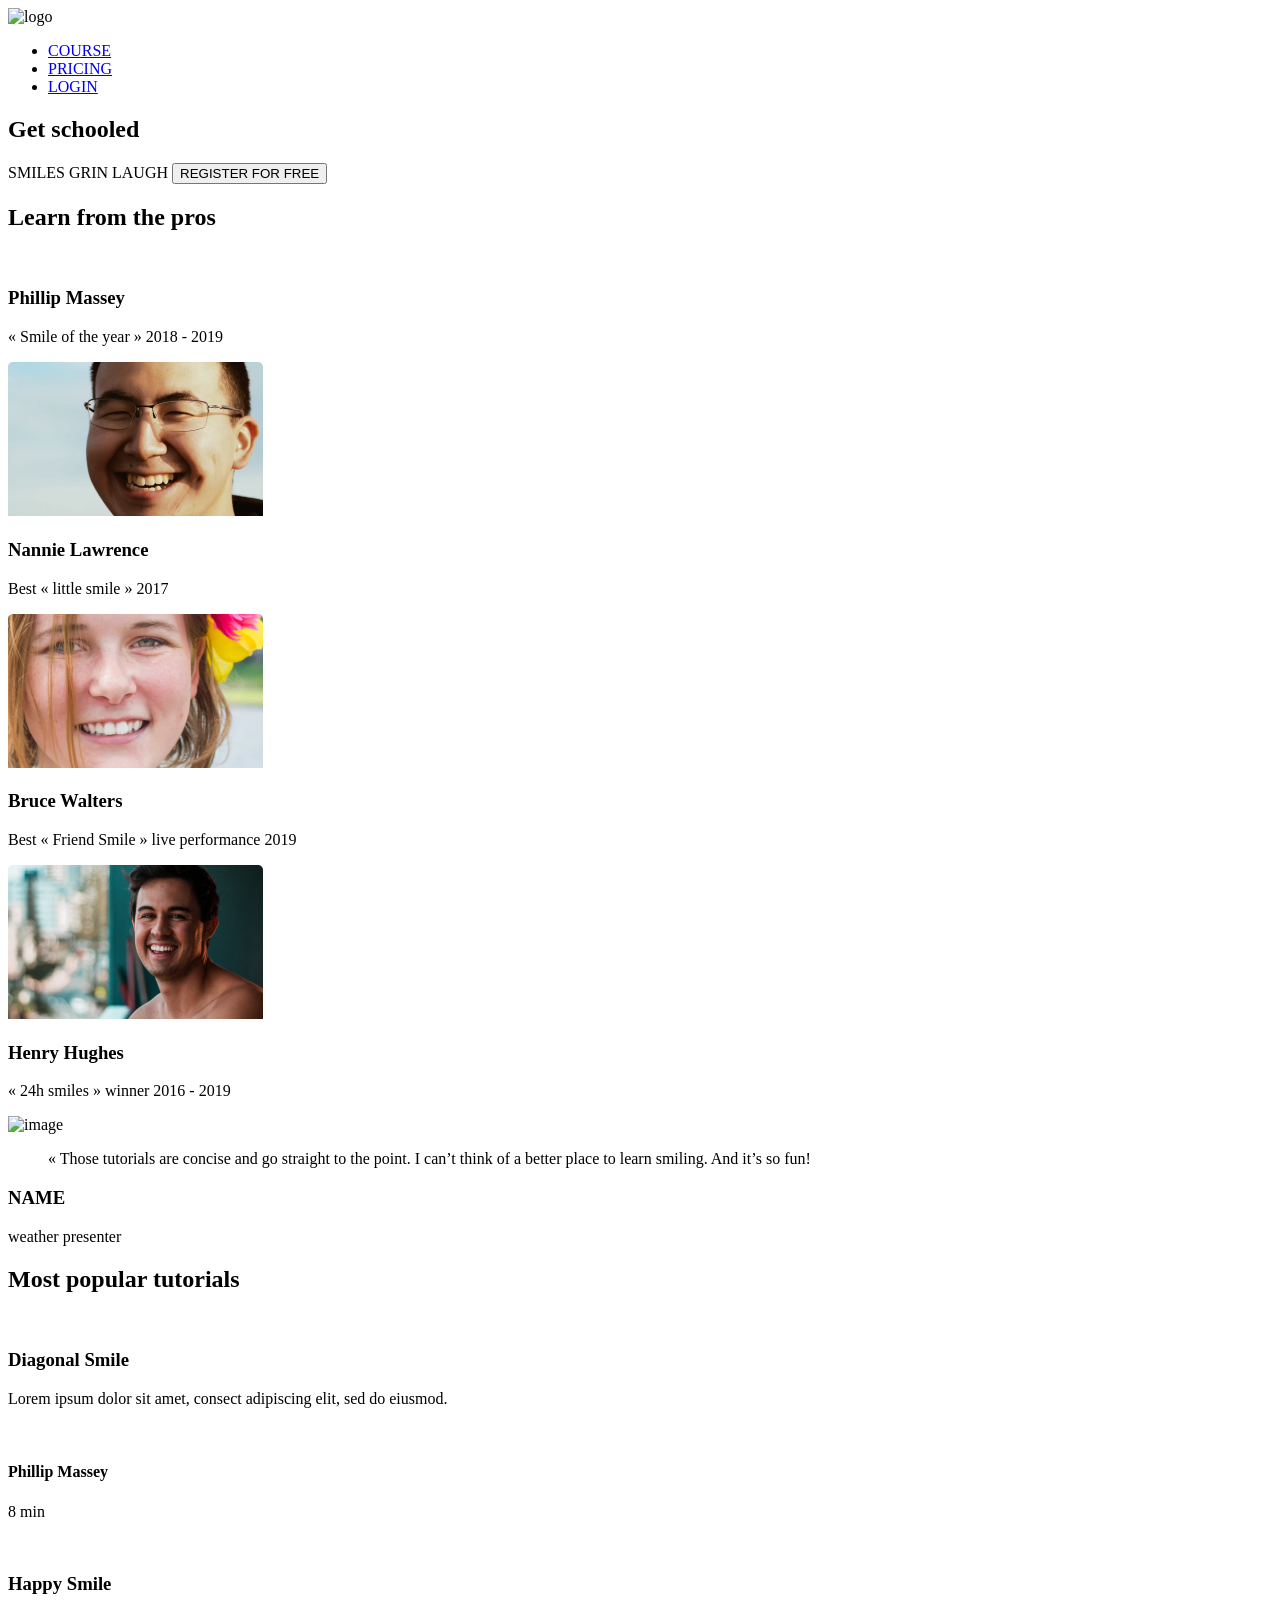
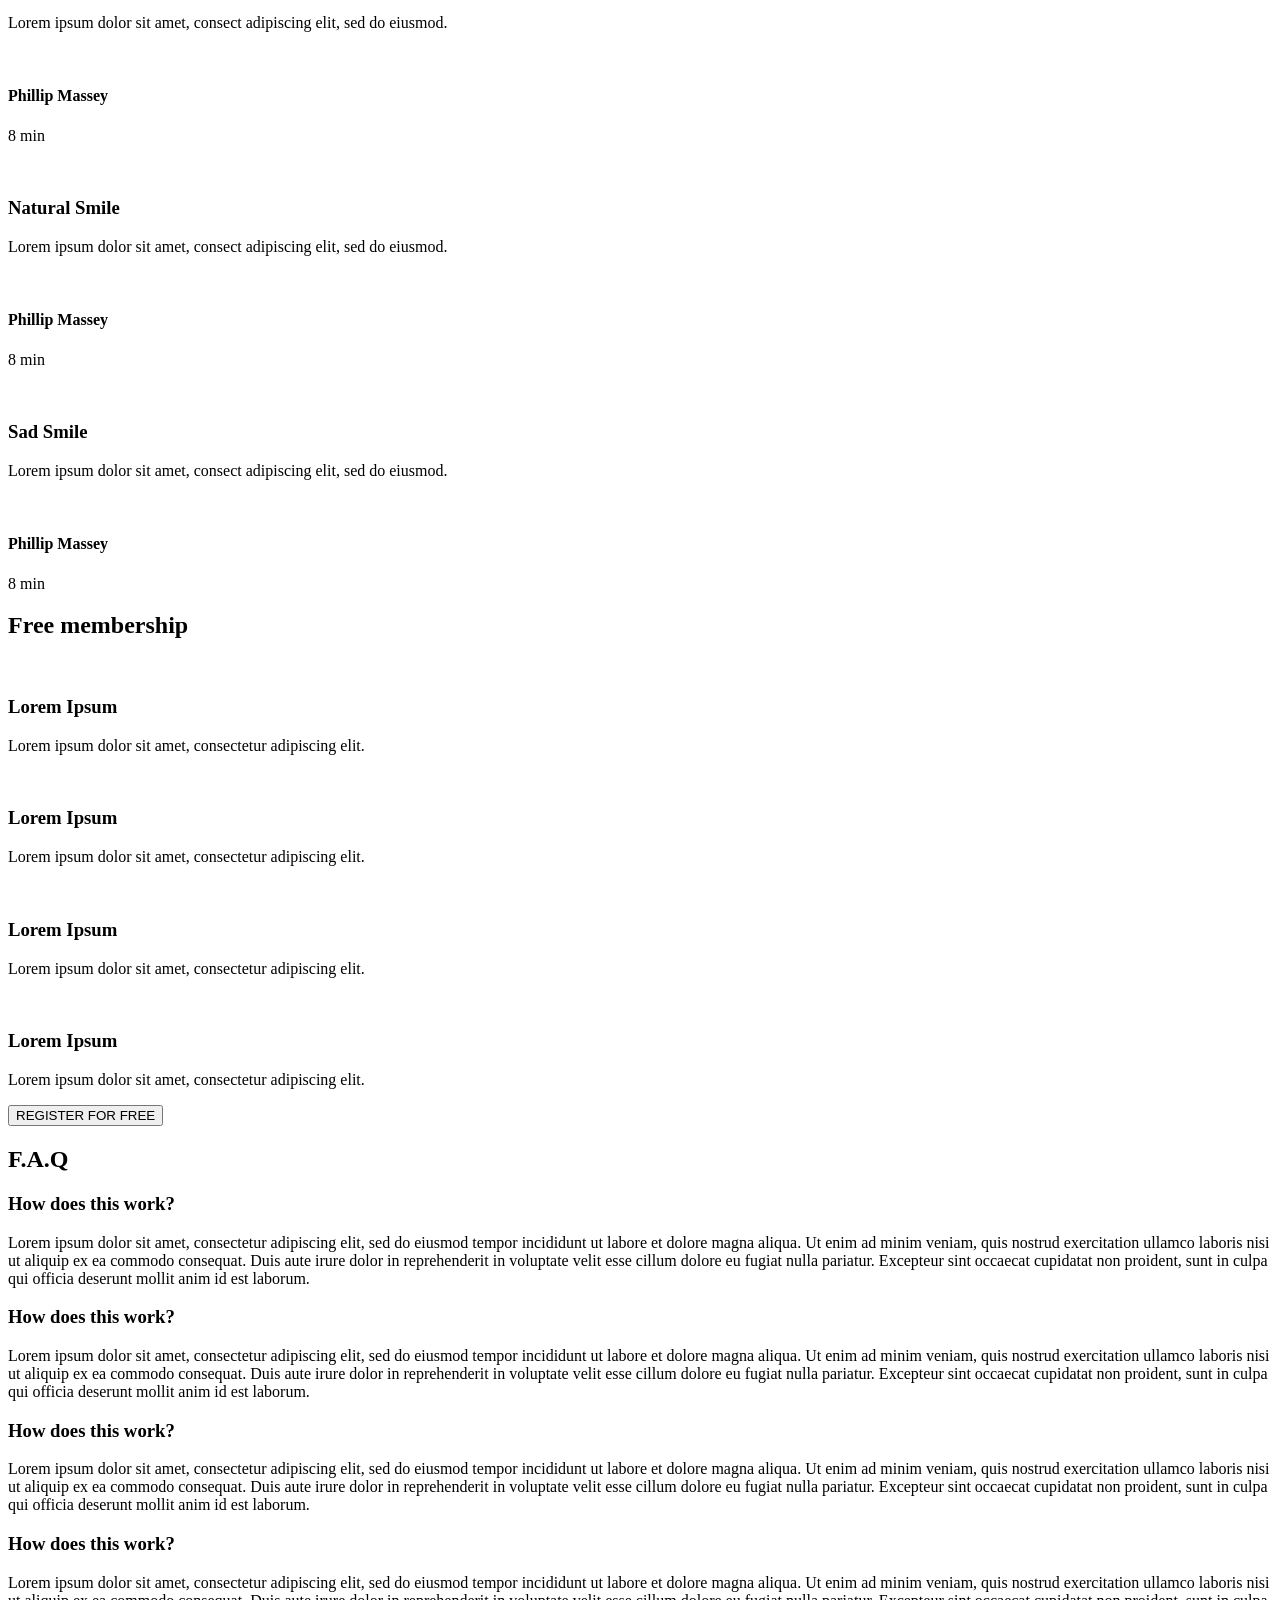
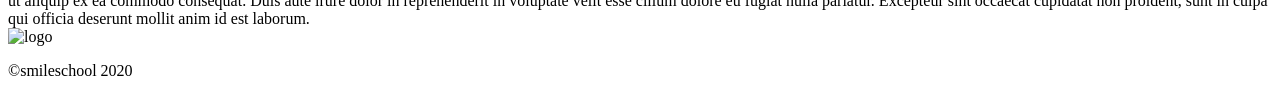
==== css_advanced/index.html @ ec04af2f "Added index.html, images, and READ.md" ====
<!DOCTYPE html>
<html lang="en">

<head>
    <meta charset="UTF-8">
    <meta name="viewport" content="width=device-width, initial-scale=1.0">
    <script src="https://kit.fontawesome.com/4a2b055604.js" crossorigin="anonymous"></script>
    <title>Document</title>
</head>

<body>
    <header>
        <nav>
            <img src="https://fakeimg.pl/250x250?text=Sample+Logo" alt="logo">

            <ul>
                <li><a href="#">COURSE</a></li>
                <li><a href="#">PRICING</a></li>
                <li><a href="#">LOGIN</a></li>
            </ul>
        </nav>

    </header>
    <main>
        <section>
            <div>
                <h1>Get schooled</h1>
                <span>SMILES</span>
                <span>GRIN</span>
                <span>LAUGH</span>
                <button>REGISTER FOR FREE</button>
            </div>
            <div>
                <h2>Learn from the pros</h2>
                <div>
                    <div>
                        <img src="./images/1 (3).png" alt="">
                        <h3>Phillip Massey</h3>
                        <p>« Smile of the year » 2018 - 2019</p>
                    </div>
                    <div>
                        <img src="./images/6.png" alt="">
                        <h3>Nannie Lawrence</h3>
                        <p>Best « little smile » 2017</p>
                    </div>
                    <div>
                        <img src="./images/7.png" alt="">
                        <h3>Bruce Walters</h3>
                        <p>Best « Friend Smile » live performance 2019</p>
                    </div>
                    <div>
                        <img src="./images/8.png" alt="">
                        <h3>Henry Hughes</h3>
                        <p>« 24h smiles » winner 2016 - 2019</p>
                    </div>
                </div>
            </div>
        </section>
        <section>
            <div>
                <img src="./images/Bitmap.png" alt="image">
            </div>
            <div>
                <blockquote>« Those tutorials are concise and go straight to the point. I can’t think of a better place
                    to learn smiling. And it’s so fun!</blockquote>
                <h3>NAME</h3>
                <P>weather presenter</P>
            </div>
        </section>
        <section>
            <h2>Most popular tutorials</h2>
            <div>
                <img src="./images/Bitmap (1).png" alt="">
                <h3>Diagonal Smile</h3>
                <p>Lorem ipsum dolor sit amet, consect adipiscing elit, sed do eiusmod.</p>
                <div>
                    <img src="./images/1 (3).png" alt="">
                    <h4>Phillip Massey</h4>
                </div>
                <div>
                    <div><i class="fa-solid fa-star"></i></div>
                    <div><i class="fa-solid fa-star"></i></div>
                    <div><i class="fa-solid fa-star"></i></div>
                    <div><i class="fa-solid fa-star"></i></div>
                    <div><i class="fa-solid fa-star"></i></div>
                </div>
                <p>8 min</p>
            </div>
            <div>
                <img src="./images/Bitmap (4).png" alt="">
                <h3>Happy Smile</h3>
                <p>Lorem ipsum dolor sit amet, consect adipiscing elit, sed do eiusmod.</p>
                <div>
                    <img src="./images/1 (3).png" alt="">
                    <h4>Phillip Massey</h4>
                </div>
                <div>
                    <div><i class="fa-solid fa-star"></i></div>
                    <div><i class="fa-solid fa-star"></i></div>
                    <div><i class="fa-solid fa-star"></i></div>
                    <div><i class="fa-solid fa-star"></i></div>
                    <div><i class="fa-solid fa-star"></i></div>
                </div>
                <p>8 min</p>
            </div>
            <div>
                <img src="./images/Bitmap (3).png" alt="">
                <h3>Natural Smile</h3>
                <p>Lorem ipsum dolor sit amet, consect adipiscing elit, sed do eiusmod.</p>
                <div>
                    <img src="./images/1 (3).png" alt="">
                    <h4>Phillip Massey</h4>
                </div>
                <div>
                    <div><i class="fa-solid fa-star"></i></div>
                    <div><i class="fa-solid fa-star"></i></div>
                    <div><i class="fa-solid fa-star"></i></div>
                    <div><i class="fa-solid fa-star"></i></div>
                    <div><i class="fa-solid fa-star"></i></div>
                </div>
                <p>8 min</p>
            </div>
            <div>
                <img src="./images/Bitmap (2).png" alt="">
                <h3>Sad Smile</h3>
                <p>Lorem ipsum dolor sit amet, consect adipiscing elit, sed do eiusmod.</p>
                <div>
                    <img src="./images/1 (3).png" alt="">
                    <h4>Phillip Massey</h4>
                </div>
                <div>
                    <div><i class="fa-solid fa-star"></i></div>
                    <div><i class="fa-solid fa-star"></i></div>
                    <div><i class="fa-solid fa-star"></i></div>
                    <div><i class="fa-solid fa-star"></i></div>
                    <div><i class="fa-solid fa-star"></i></div>
                </div>
                <p>8 min</p>
            </div>
        </section>
        <section>
            <h2>Free membership</h2>
            <div>
                <img src="./images/smile.svg" alt="">
                <h3>Lorem Ipsum</h3>
                <p>Lorem ipsum dolor sit amet, consectetur adipiscing elit.</p>
            </div>
            <div>
                <img src="./images/smile.svg" alt="">
                <h3>Lorem Ipsum</h3>
                <p>Lorem ipsum dolor sit amet, consectetur adipiscing elit.</p>
            </div>
            <div>
                <img src="./images/smile.svg" alt="">
                <h3>Lorem Ipsum</h3>
                <p>Lorem ipsum dolor sit amet, consectetur adipiscing elit.</p>
            </div>
            <div>
                <img src="./images/smile.svg" alt="">
                <h3>Lorem Ipsum</h3>
                <p>Lorem ipsum dolor sit amet, consectetur adipiscing elit.</p>
            </div>
            <button>REGISTER FOR FREE</button>
        </section>
        <section>
            <h2>F.A.Q</h2>
            <div>
                <div>
                    <div>
                        <h3>How does this work?</h3>
                    </div>
                    <div>
                        Lorem ipsum dolor sit amet, consectetur adipiscing elit, sed do eiusmod tempor incididunt ut
                        labore et dolore magna aliqua. Ut enim ad minim veniam, quis nostrud exercitation ullamco
                        laboris nisi ut aliquip ex ea commodo consequat. Duis aute irure dolor in reprehenderit in
                        voluptate velit esse cillum dolore eu fugiat nulla pariatur. Excepteur sint occaecat cupidatat
                        non proident, sunt in culpa qui officia deserunt mollit anim id est laborum.
                    </div>

                    <div>
                        <h3>How does this work?</h3>
                    </div>
                    <div>
                        Lorem ipsum dolor sit amet, consectetur adipiscing elit, sed do eiusmod tempor incididunt ut
                        labore et dolore magna aliqua. Ut enim ad minim veniam, quis nostrud exercitation ullamco
                        laboris nisi ut aliquip ex ea commodo consequat. Duis aute irure dolor in reprehenderit in
                        voluptate velit esse cillum dolore eu fugiat nulla pariatur. Excepteur sint occaecat cupidatat
                        non proident, sunt in culpa qui officia deserunt mollit anim id est laborum.
                    </div>
                </div>
                <div>
                    <div>
                        <h3>How does this work?</h3>
                    </div>
                    <div>
                        Lorem ipsum dolor sit amet, consectetur adipiscing elit, sed do eiusmod tempor incididunt ut
                        labore et dolore magna aliqua. Ut enim ad minim veniam, quis nostrud exercitation ullamco
                        laboris nisi ut aliquip ex ea commodo consequat. Duis aute irure dolor in reprehenderit in
                        voluptate velit esse cillum dolore eu fugiat nulla pariatur. Excepteur sint occaecat cupidatat
                        non proident, sunt in culpa qui officia deserunt mollit anim id est laborum.
                    </div>
                    <div>
                        <h3>How does this work?</h3>
                    </div>
                    <div>
                        Lorem ipsum dolor sit amet, consectetur adipiscing elit, sed do eiusmod tempor incididunt ut
                        labore et dolore magna aliqua. Ut enim ad minim veniam, quis nostrud exercitation ullamco
                        laboris nisi ut aliquip ex ea commodo consequat. Duis aute irure dolor in reprehenderit in
                        voluptate velit esse cillum dolore eu fugiat nulla pariatur. Excepteur sint occaecat cupidatat
                        non proident, sunt in culpa qui officia deserunt mollit anim id est laborum.
                    </div>
                </div>
            </div>
        </section>
    </main>
    <footer>
        <section>
            <div>
                <img src="https://fakeimg.pl/250x250?text=Sample+Logo" alt="logo">
                <div>
                    <i class="fa-brands fa-facebook"></i>
                    <i class="fa-brands fa-twitter"></i>
                    <i class="fa-brands fa-instagram"></i>
                </div>
            </div>
            <p>©smileschool 2020</p>
        </section>
    </footer>
</body>

</html>
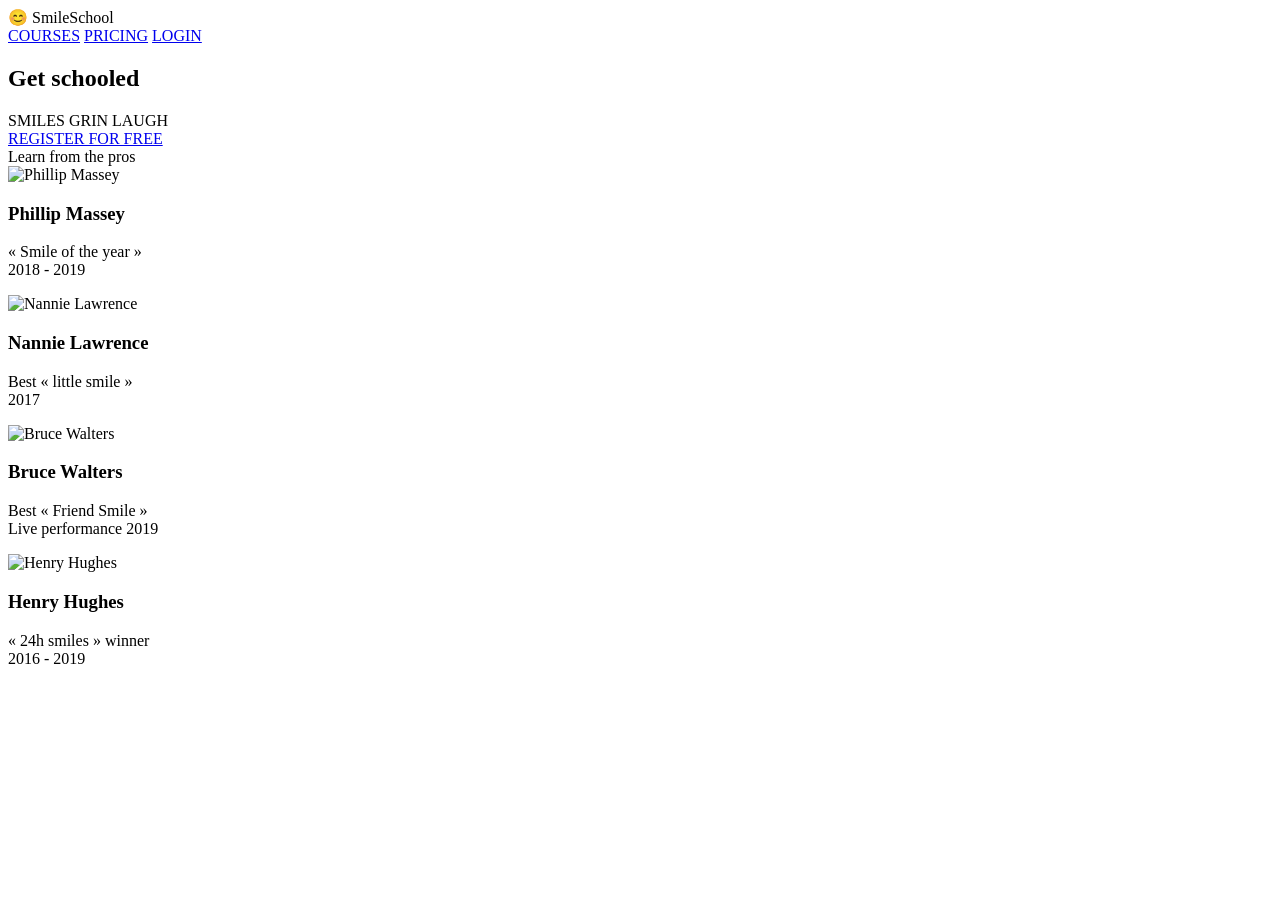
==== commit 31789252: "html" ====
--- a/css_advanced/index.html
+++ b/css_advanced/index.html
@@ -4,228 +4,54 @@
 <head>
     <meta charset="UTF-8">
     <meta name="viewport" content="width=device-width, initial-scale=1.0">
-    <script src="https://kit.fontawesome.com/4a2b055604.js" crossorigin="anonymous"></script>
-    <title>Document</title>
+    <title>SmileSchool</title>
+    <!-- Link to external CSS -->
+    <link rel="stylesheet" href="styles.css">
 </head>
 
 <body>
     <header>
+        <div class="logo">😊 SmileSchool</div>
         <nav>
-            <img src="https://fakeimg.pl/250x250?text=Sample+Logo" alt="logo">
+            <a href="#">COURSES</a>
+            <a href="#">PRICING</a>
+            <a href="#">LOGIN</a>
+        </nav>
+    </header>
 
-            <ul>
-                <li><a href="#">COURSE</a></li>
-                <li><a href="#">PRICING</a></li>
-                <li><a href="#">LOGIN</a></li>
-            </ul>
-        </nav>
+    <section class="hero">
+        <h1>Get schooled</h1>
+        <div class="tags">
+            <span>SMILES</span>
+            <span>GRIN</span>
+            <span>LAUGH</span>
+        </div>
+        <a href="#" class="btn">REGISTER FOR FREE</a>
+        <div class="subtext"> Learn <span>from the pros</span> </div>
+    </section>
 
-    </header>
-    <main>
-        <section>
-            <div>
-                <h1>Get schooled</h1>
-                <span>SMILES</span>
-                <span>GRIN</span>
-                <span>LAUGH</span>
-                <button>REGISTER FOR FREE</button>
-            </div>
-            <div>
-                <h2>Learn from the pros</h2>
-                <div>
-                    <div>
-                        <img src="./images/1 (3).png" alt="">
-                        <h3>Phillip Massey</h3>
-                        <p>« Smile of the year » 2018 - 2019</p>
-                    </div>
-                    <div>
-                        <img src="./images/6.png" alt="">
-                        <h3>Nannie Lawrence</h3>
-                        <p>Best « little smile » 2017</p>
-                    </div>
-                    <div>
-                        <img src="./images/7.png" alt="">
-                        <h3>Bruce Walters</h3>
-                        <p>Best « Friend Smile » live performance 2019</p>
-                    </div>
-                    <div>
-                        <img src="./images/8.png" alt="">
-                        <h3>Henry Hughes</h3>
-                        <p>« 24h smiles » winner 2016 - 2019</p>
-                    </div>
-                </div>
-            </div>
-        </section>
-        <section>
-            <div>
-                <img src="./images/Bitmap.png" alt="image">
-            </div>
-            <div>
-                <blockquote>« Those tutorials are concise and go straight to the point. I can’t think of a better place
-                    to learn smiling. And it’s so fun!</blockquote>
-                <h3>NAME</h3>
-                <P>weather presenter</P>
-            </div>
-        </section>
-        <section>
-            <h2>Most popular tutorials</h2>
-            <div>
-                <img src="./images/Bitmap (1).png" alt="">
-                <h3>Diagonal Smile</h3>
-                <p>Lorem ipsum dolor sit amet, consect adipiscing elit, sed do eiusmod.</p>
-                <div>
-                    <img src="./images/1 (3).png" alt="">
-                    <h4>Phillip Massey</h4>
-                </div>
-                <div>
-                    <div><i class="fa-solid fa-star"></i></div>
-                    <div><i class="fa-solid fa-star"></i></div>
-                    <div><i class="fa-solid fa-star"></i></div>
-                    <div><i class="fa-solid fa-star"></i></div>
-                    <div><i class="fa-solid fa-star"></i></div>
-                </div>
-                <p>8 min</p>
-            </div>
-            <div>
-                <img src="./images/Bitmap (4).png" alt="">
-                <h3>Happy Smile</h3>
-                <p>Lorem ipsum dolor sit amet, consect adipiscing elit, sed do eiusmod.</p>
-                <div>
-                    <img src="./images/1 (3).png" alt="">
-                    <h4>Phillip Massey</h4>
-                </div>
-                <div>
-                    <div><i class="fa-solid fa-star"></i></div>
-                    <div><i class="fa-solid fa-star"></i></div>
-                    <div><i class="fa-solid fa-star"></i></div>
-                    <div><i class="fa-solid fa-star"></i></div>
-                    <div><i class="fa-solid fa-star"></i></div>
-                </div>
-                <p>8 min</p>
-            </div>
-            <div>
-                <img src="./images/Bitmap (3).png" alt="">
-                <h3>Natural Smile</h3>
-                <p>Lorem ipsum dolor sit amet, consect adipiscing elit, sed do eiusmod.</p>
-                <div>
-                    <img src="./images/1 (3).png" alt="">
-                    <h4>Phillip Massey</h4>
-                </div>
-                <div>
-                    <div><i class="fa-solid fa-star"></i></div>
-                    <div><i class="fa-solid fa-star"></i></div>
-                    <div><i class="fa-solid fa-star"></i></div>
-                    <div><i class="fa-solid fa-star"></i></div>
-                    <div><i class="fa-solid fa-star"></i></div>
-                </div>
-                <p>8 min</p>
-            </div>
-            <div>
-                <img src="./images/Bitmap (2).png" alt="">
-                <h3>Sad Smile</h3>
-                <p>Lorem ipsum dolor sit amet, consect adipiscing elit, sed do eiusmod.</p>
-                <div>
-                    <img src="./images/1 (3).png" alt="">
-                    <h4>Phillip Massey</h4>
-                </div>
-                <div>
-                    <div><i class="fa-solid fa-star"></i></div>
-                    <div><i class="fa-solid fa-star"></i></div>
-                    <div><i class="fa-solid fa-star"></i></div>
-                    <div><i class="fa-solid fa-star"></i></div>
-                    <div><i class="fa-solid fa-star"></i></div>
-                </div>
-                <p>8 min</p>
-            </div>
-        </section>
-        <section>
-            <h2>Free membership</h2>
-            <div>
-                <img src="./images/smile.svg" alt="">
-                <h3>Lorem Ipsum</h3>
-                <p>Lorem ipsum dolor sit amet, consectetur adipiscing elit.</p>
-            </div>
-            <div>
-                <img src="./images/smile.svg" alt="">
-                <h3>Lorem Ipsum</h3>
-                <p>Lorem ipsum dolor sit amet, consectetur adipiscing elit.</p>
-            </div>
-            <div>
-                <img src="./images/smile.svg" alt="">
-                <h3>Lorem Ipsum</h3>
-                <p>Lorem ipsum dolor sit amet, consectetur adipiscing elit.</p>
-            </div>
-            <div>
-                <img src="./images/smile.svg" alt="">
-                <h3>Lorem Ipsum</h3>
-                <p>Lorem ipsum dolor sit amet, consectetur adipiscing elit.</p>
-            </div>
-            <button>REGISTER FOR FREE</button>
-        </section>
-        <section>
-            <h2>F.A.Q</h2>
-            <div>
-                <div>
-                    <div>
-                        <h3>How does this work?</h3>
-                    </div>
-                    <div>
-                        Lorem ipsum dolor sit amet, consectetur adipiscing elit, sed do eiusmod tempor incididunt ut
-                        labore et dolore magna aliqua. Ut enim ad minim veniam, quis nostrud exercitation ullamco
-                        laboris nisi ut aliquip ex ea commodo consequat. Duis aute irure dolor in reprehenderit in
-                        voluptate velit esse cillum dolore eu fugiat nulla pariatur. Excepteur sint occaecat cupidatat
-                        non proident, sunt in culpa qui officia deserunt mollit anim id est laborum.
-                    </div>
-
-                    <div>
-                        <h3>How does this work?</h3>
-                    </div>
-                    <div>
-                        Lorem ipsum dolor sit amet, consectetur adipiscing elit, sed do eiusmod tempor incididunt ut
-                        labore et dolore magna aliqua. Ut enim ad minim veniam, quis nostrud exercitation ullamco
-                        laboris nisi ut aliquip ex ea commodo consequat. Duis aute irure dolor in reprehenderit in
-                        voluptate velit esse cillum dolore eu fugiat nulla pariatur. Excepteur sint occaecat cupidatat
-                        non proident, sunt in culpa qui officia deserunt mollit anim id est laborum.
-                    </div>
-                </div>
-                <div>
-                    <div>
-                        <h3>How does this work?</h3>
-                    </div>
-                    <div>
-                        Lorem ipsum dolor sit amet, consectetur adipiscing elit, sed do eiusmod tempor incididunt ut
-                        labore et dolore magna aliqua. Ut enim ad minim veniam, quis nostrud exercitation ullamco
-                        laboris nisi ut aliquip ex ea commodo consequat. Duis aute irure dolor in reprehenderit in
-                        voluptate velit esse cillum dolore eu fugiat nulla pariatur. Excepteur sint occaecat cupidatat
-                        non proident, sunt in culpa qui officia deserunt mollit anim id est laborum.
-                    </div>
-                    <div>
-                        <h3>How does this work?</h3>
-                    </div>
-                    <div>
-                        Lorem ipsum dolor sit amet, consectetur adipiscing elit, sed do eiusmod tempor incididunt ut
-                        labore et dolore magna aliqua. Ut enim ad minim veniam, quis nostrud exercitation ullamco
-                        laboris nisi ut aliquip ex ea commodo consequat. Duis aute irure dolor in reprehenderit in
-                        voluptate velit esse cillum dolore eu fugiat nulla pariatur. Excepteur sint occaecat cupidatat
-                        non proident, sunt in culpa qui officia deserunt mollit anim id est laborum.
-                    </div>
-                </div>
-            </div>
-        </section>
-    </main>
-    <footer>
-        <section>
-            <div>
-                <img src="https://fakeimg.pl/250x250?text=Sample+Logo" alt="logo">
-                <div>
-                    <i class="fa-brands fa-facebook"></i>
-                    <i class="fa-brands fa-twitter"></i>
-                    <i class="fa-brands fa-instagram"></i>
-                </div>
-            </div>
-            <p>©smileschool 2020</p>
-        </section>
-    </footer>
+    <section class="profiles">
+        <div class="profile">
+            <img src="https://randomuser.me/api/portraits/men/32.jpg" alt="Phillip Massey">
+            <h3>Phillip Massey</h3>
+            <p>« Smile of the year »<br>2018 - 2019</p>
+        </div>
+        <div class="profile">
+            <img src="https://randomuser.me/api/portraits/women/44.jpg" alt="Nannie Lawrence">
+            <h3>Nannie Lawrence</h3>
+            <p>Best « little smile »<br>2017</p>
+        </div>
+        <div class="profile">
+            <img src="https://randomuser.me/api/portraits/men/65.jpg" alt="Bruce Walters">
+            <h3>Bruce Walters</h3>
+            <p>Best « Friend Smile »<br>Live performance 2019</p>
+        </div>
+        <div class="profile">
+            <img src="https://randomuser.me/api/portraits/men/12.jpg" alt="Henry Hughes">
+            <h3>Henry Hughes</h3>
+            <p>« 24h smiles » winner<br>2016 - 2019</p>
+        </div>
+    </section>
 </body>
 
 </html>
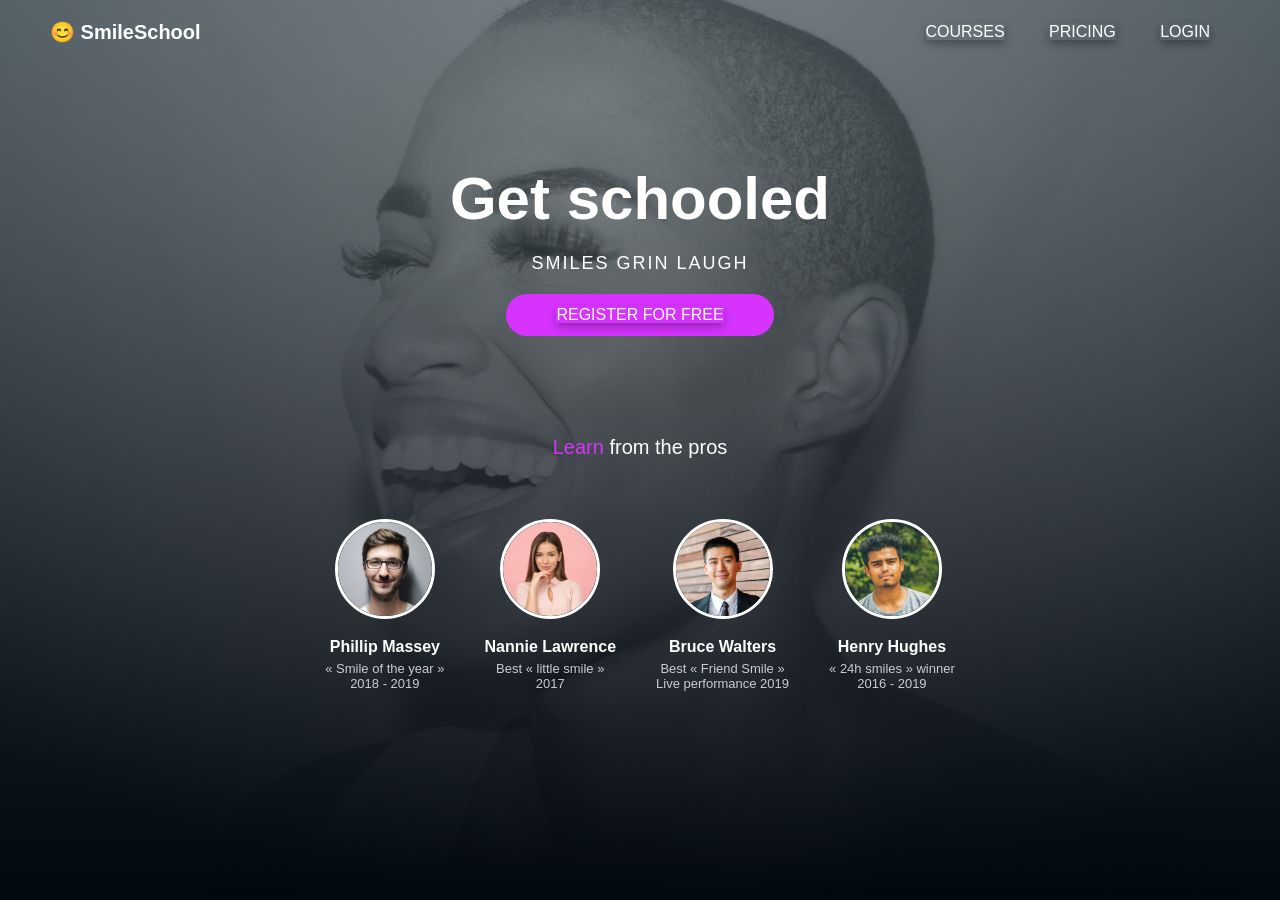
==== commit e07e1dbd: "Index and css" ====
--- a/css_advanced/index.html
+++ b/css_advanced/index.html
@@ -26,28 +26,28 @@
             <span>GRIN</span>
             <span>LAUGH</span>
         </div>
-        <a href="#" class="btn">REGISTER FOR FREE</a>
-        <div class="subtext"> Learn <span>from the pros</span> </div>
+        <button><a href="#" class="btn">REGISTER FOR FREE</a></button>
+        <div class="subtext"><span class="highlight"> Learn</span> from the pros </div>
     </section>
 
     <section class="profiles">
         <div class="profile">
-            <img src="https://randomuser.me/api/portraits/men/32.jpg" alt="Phillip Massey">
+            <img src="images/1.png" alt="Phillip Massey">
             <h3>Phillip Massey</h3>
             <p>« Smile of the year »<br>2018 - 2019</p>
         </div>
         <div class="profile">
-            <img src="https://randomuser.me/api/portraits/women/44.jpg" alt="Nannie Lawrence">
+            <img src="images/3.png" alt="Nannie Lawrence">
             <h3>Nannie Lawrence</h3>
             <p>Best « little smile »<br>2017</p>
         </div>
         <div class="profile">
-            <img src="https://randomuser.me/api/portraits/men/65.jpg" alt="Bruce Walters">
+            <img src="images/2.png" alt="Bruce Walters">
             <h3>Bruce Walters</h3>
             <p>Best « Friend Smile »<br>Live performance 2019</p>
         </div>
         <div class="profile">
-            <img src="https://randomuser.me/api/portraits/men/12.jpg" alt="Henry Hughes">
+            <img src="images/4.png" alt="Henry Hughes">
             <h3>Henry Hughes</h3>
             <p>« 24h smiles » winner<br>2016 - 2019</p>
         </div>
--- a/css_advanced/styles.css
+++ b/css_advanced/styles.css
@@ -0,0 +1,126 @@
+/* Reset */
+* {
+    margin: 0;
+    padding: 0;
+    box-sizing: border-box;
+}
+
+body {
+    font-family: Arial, Helvetica, sans-serif;
+    color: white;
+    background: linear-gradient(rgba(85, 99, 104, 0.6), rgba(0, 0, 0, 0.6)),
+        url('images/Object.png') no-repeat center center/cover;
+    min-height: 100vh;
+}
+
+header {
+    display: flex;
+    justify-content: space-between;
+    align-items: center;
+    padding: 20px 50px;
+}
+
+header .logo {
+    font-weight: bold;
+    font-size: 20px;
+}
+
+nav ul {
+    list-style: none;
+    display: flex;
+    gap: 30px;
+}
+
+nav ul li {
+    color: aliceblue;
+    cursor: pointer;
+    font-size: 14px;
+}
+
+.hero {
+    text-align: center;
+    margin-top: 100px;
+}
+
+.hero h1 {
+    font-size: 60px;
+    font-weight: bold;
+}
+
+.hero .tags {
+    margin: 20px 0;
+    font-size: 18px;
+    letter-spacing: 2px;
+}
+
+.hero button {
+    background: #d633ff;
+    border: none;
+    padding: 12px 30px;
+    border-radius: 25px;
+    color: white;
+    font-size: 16px;
+    cursor: pointer;
+    transition: 0.3s;
+}
+
+.hero button:hover {
+    background: #a020f0;
+}
+
+.subtext {
+    margin-top: 100px;
+    font-size: 20px;
+}
+
+.subtext .highlight {
+    color: #d633ff;
+}
+
+.profiles {
+    display: flex;
+    justify-content: center;
+    gap: 40px;
+    margin-top: 60px;
+    padding-bottom: 50px;
+}
+
+.profile {
+    text-align: center;
+    max-width: 150px;
+}
+
+.profile img {
+    width: 100px;
+    height: 100px;
+    border-radius: 50%;
+    border: 3px solid white;
+    margin-bottom: 15px;
+}
+
+.profile h3 {
+    font-size: 16px;
+    margin-bottom: 5px;
+}
+
+.profile p {
+    font-size: 13px;
+    color: #ccc;
+}
+
+.btn,
+a {
+    text-decoration: none;
+    color: white;
+    box-shadow: 0 4px 8px rgba(0, 0, 0, 0.3);
+    ;
+}
+
+a {
+    text-decoration: none;
+    margin: 20px;
+}
+
+.highlight {
+    color: #d633ff;
+}
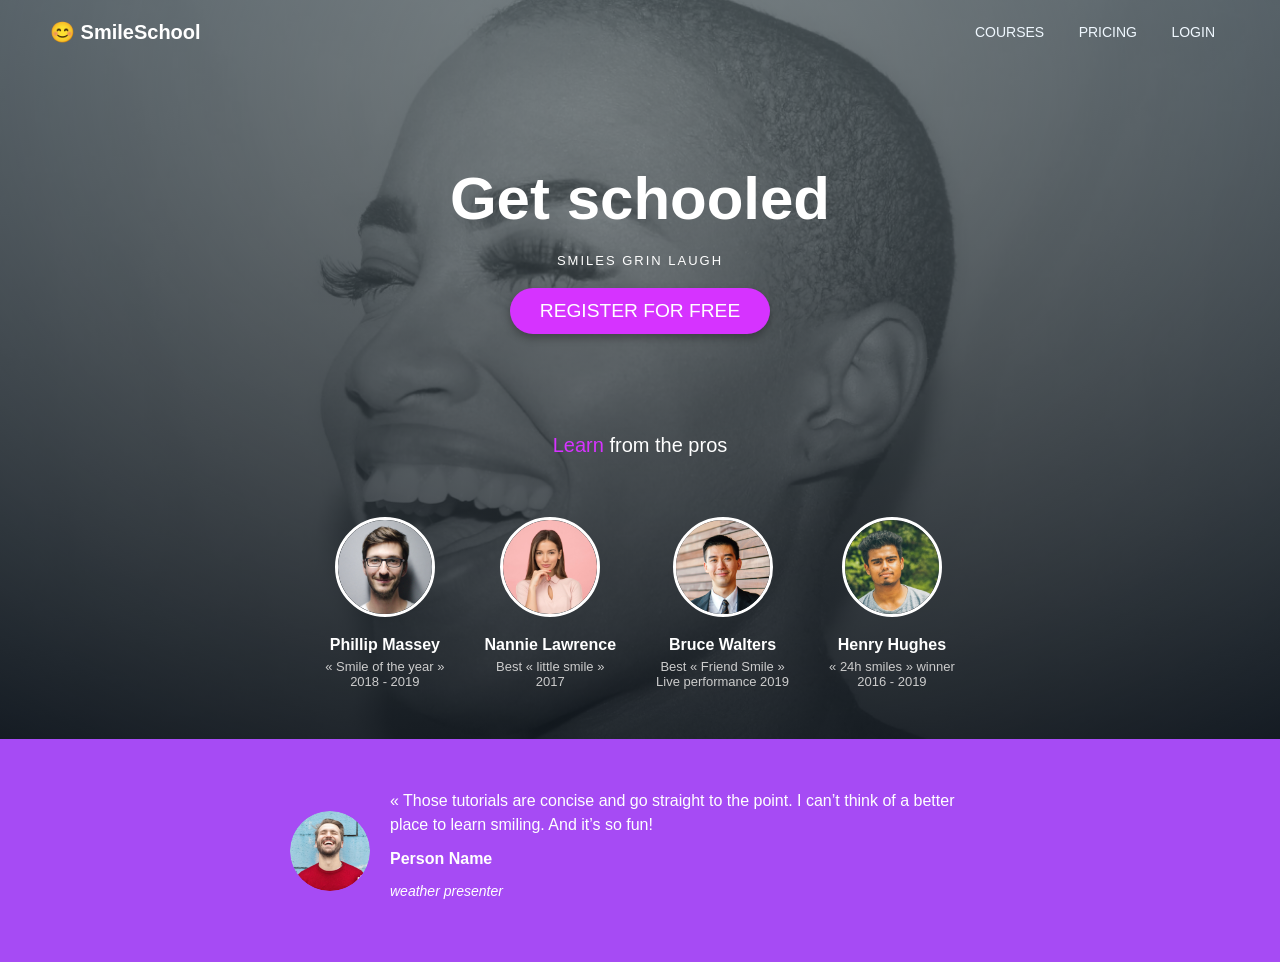
==== commit 4661d499: "testimonial section" ====
--- a/css_advanced/index.html
+++ b/css_advanced/index.html
@@ -27,7 +27,7 @@
             <span>LAUGH</span>
         </div>
         <button><a href="#" class="btn">REGISTER FOR FREE</a></button>
-        <div class="subtext"><span class="highlight"> Learn</span> from the pros </div>
+        <div class="subtext"><span class="highlight">Learn</span> from the pros</div>
     </section>
 
     <section class="profiles">
@@ -52,6 +52,18 @@
             <p>« 24h smiles » winner<br>2016 - 2019</p>
         </div>
     </section>
+
+    <section class="testimonial-section">
+        <div class="testimonial-container">
+            <img src="images/5.png" alt="Person Image">
+            <div class="testimonial-text">
+                <p>« Those tutorials are concise and go straight to the point. I can’t think of a better place to learn
+                    smiling. And it’s so fun!</p>
+                <p class="name">Person Name</p>
+                <p class="role">weather presenter</p>
+            </div>
+        </div>
+    </section>
 </body>
 
 </html>
--- a/css_advanced/styles.css
+++ b/css_advanced/styles.css
@@ -25,16 +25,17 @@
     font-size: 20px;
 }
 
-nav ul {
-    list-style: none;
-    display: flex;
-    gap: 30px;
+nav a {
+    color: aliceblue;
+    margin: 0 15px;
+    text-decoration: none;
+    font-size: 14px;
+    cursor: pointer;
+    transition: color 0.3s;
 }
 
-nav ul li {
-    color: aliceblue;
-    cursor: pointer;
-    font-size: 14px;
+nav a:hover {
+    color: #d633ff;
 }
 
 .hero {
@@ -49,7 +50,8 @@
 
 .hero .tags {
     margin: 20px 0;
-    font-size: 18px;
+    font-size: 13px;
+    margin-left: 0 15px;
     letter-spacing: 2px;
 }
 
@@ -58,14 +60,19 @@
     border: none;
     padding: 12px 30px;
     border-radius: 25px;
-    color: white;
     font-size: 16px;
     cursor: pointer;
     transition: 0.3s;
+    box-shadow: 0 4px 8px rgba(0, 0, 0, 0.3);
 }
 
 .hero button:hover {
     background: #a020f0;
+}
+
+.hero button a {
+    text-decoration: none;
+    color: white;
 }
 
 .subtext {
@@ -108,19 +115,52 @@
     color: #ccc;
 }
 
-.btn,
-a {
-    text-decoration: none;
+/* Testimonial Section */
+.testimonial-section {
+    background-color: #a64bf4;
+    padding: 50px;
+    display: flex;
+    align-items: center;
+    justify-content: center;
+}
+
+.testimonial-container {
+    display: flex;
+    align-items: center;
+    max-width: 800px;
     color: white;
-    box-shadow: 0 4px 8px rgba(0, 0, 0, 0.3);
-    ;
+}
+
+.testimonial-container img {
+    width: 80px;
+    height: 80px;
+    border-radius: 50%;
+    margin-right: 20px;
+}
+
+.testimonial-text {
+    max-width: 600px;
+}
+
+.testimonial-text p {
+    margin: 0 0 10px;
+    font-size: 16px;
+    line-height: 1.5;
+}
+
+.testimonial-text .name {
+    font-weight: bold;
+}
+
+.testimonial-text .role {
+    font-style: italic;
+    font-size: 14px;
+}
+
+.tags {
+    font-size: 30px;
 }
 
 a {
-    text-decoration: none;
-    margin: 20px;
-}
-
-.highlight {
-    color: #d633ff;
+    font-size: larger;
 }
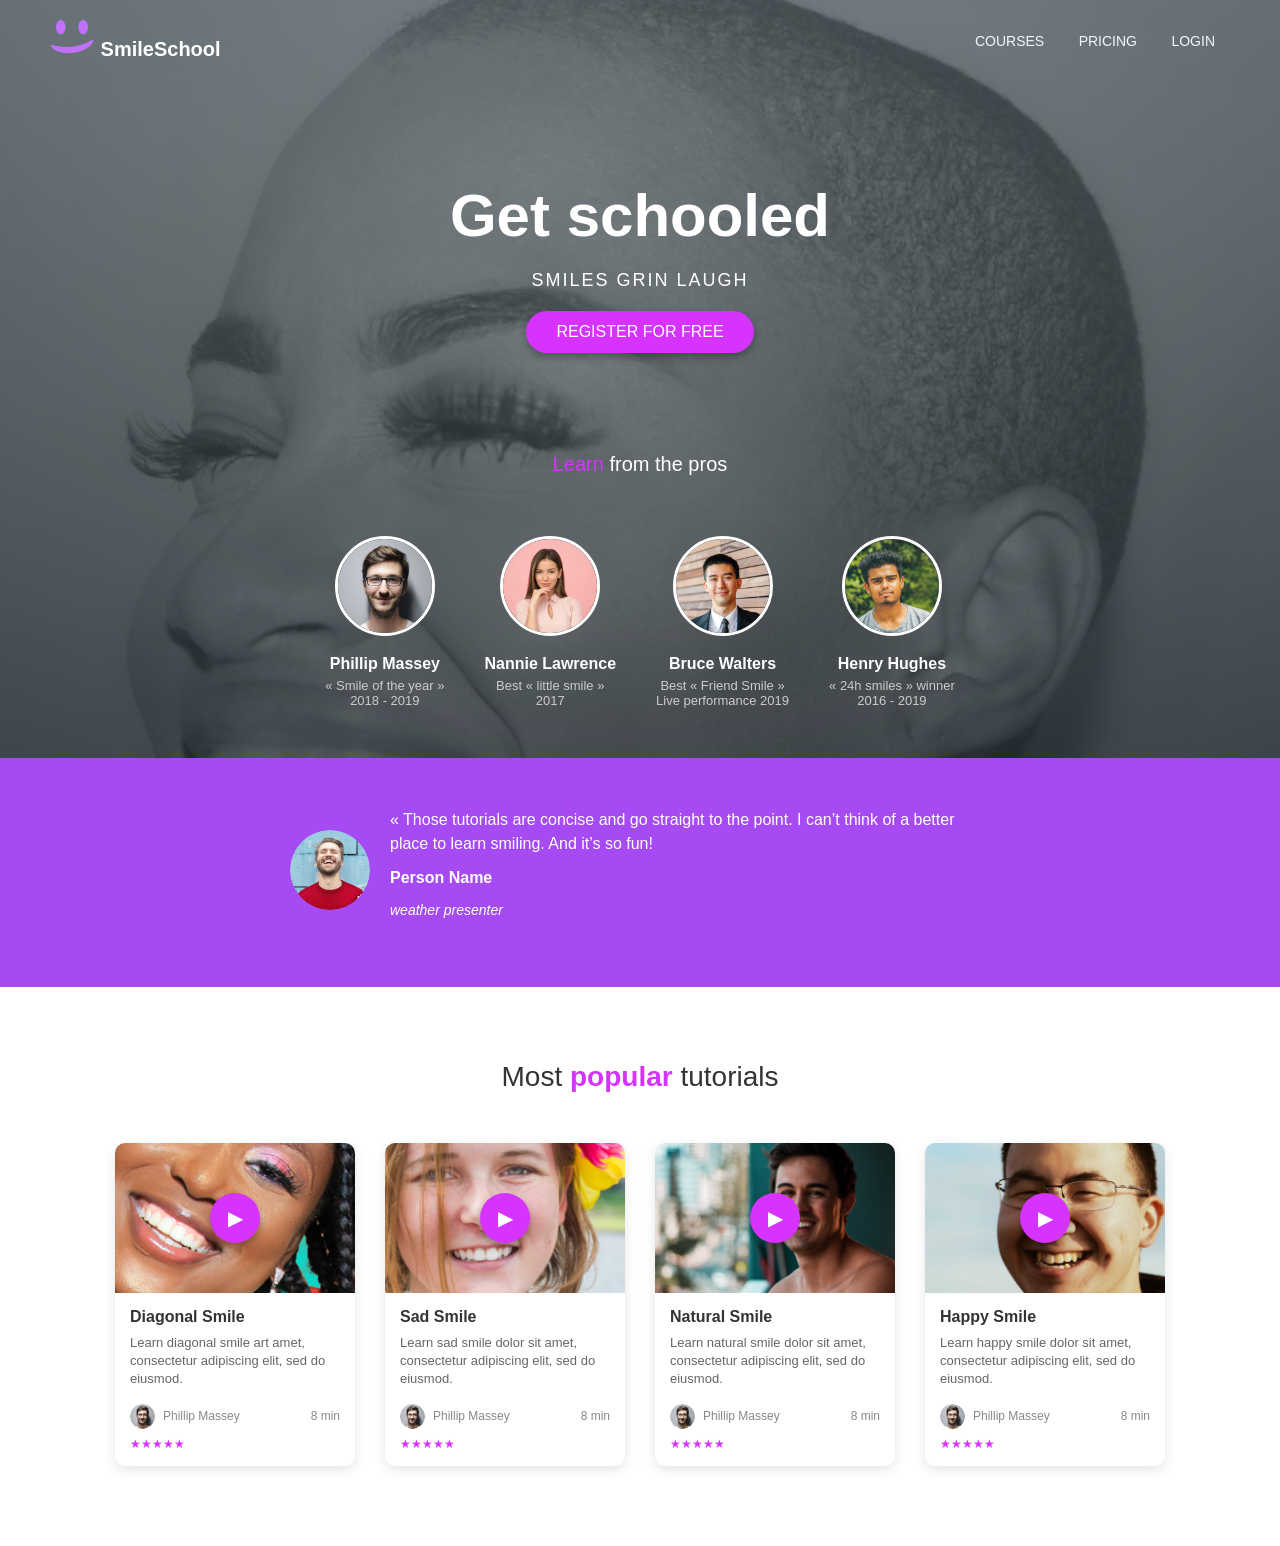
==== commit 6fba81f8: "tutorial section" ====
--- a/css_advanced/index.html
+++ b/css_advanced/index.html
@@ -11,7 +11,7 @@
 
 <body>
     <header>
-        <div class="logo">😊 SmileSchool</div>
+        <div class="logo"><img src="images/smile.png"> SmileSchool</div>
         <nav>
             <a href="#">COURSES</a>
             <a href="#">PRICING</a>
@@ -64,6 +64,89 @@
             </div>
         </div>
     </section>
+    <section class="tutorials">
+        <h2>Most <span class="highlight">popular</span> tutorials</h2>
+        <div class="tutorial-list">
+
+            <div class="tutorial-card">
+                <div class="thumbnail">
+                    <img src="images/9.png" alt="Diagonal Smile">
+                    <div class="play-btn">▶</div>
+                </div>
+                <div class="tutorial-info">
+                    <h3>Diagonal Smile</h3>
+                    <p>Learn diagonal smile art amet, consectetur adipiscing elit, sed do eiusmod.</p>
+                    <div class="tutorial-meta">
+                        <div class="author">
+                            <img src="images/1.png" alt="Phillip Massey">
+                            <span>Phillip Massey</span>
+                        </div>
+                        <span>8 min</span>
+                    </div>
+                    <div class="stars">★★★★★</div>
+                </div>
+            </div>
+
+            <div class="tutorial-card">
+                <div class="thumbnail">
+                    <img src="images/7.png" alt="Sad Smile">
+                    <div class="play-btn">▶</div>
+                </div>
+                <div class="tutorial-info">
+                    <h3>Sad Smile</h3>
+                    <p>Learn sad smile dolor sit amet, consectetur adipiscing elit, sed do eiusmod.</p>
+                    <div class="tutorial-meta">
+                        <div class="author">
+                            <img src="images/1.png" alt="Phillip Massey">
+                            <span>Phillip Massey</span>
+                        </div>
+                        <span>8 min</span>
+                    </div>
+                    <div class="stars">★★★★★</div>
+                </div>
+            </div>
+
+            <div class="tutorial-card">
+                <div class="thumbnail">
+                    <img src="images/8.png" alt="Natural Smile">
+                    <div class="play-btn">▶</div>
+                </div>
+                <div class="tutorial-info">
+                    <h3>Natural Smile</h3>
+                    <p>Learn natural smile dolor sit amet, consectetur adipiscing elit, sed do eiusmod.</p>
+                    <div class="tutorial-meta">
+                        <div class="author">
+                            <img src="images/1.png" alt="Phillip Massey">
+                            <span>Phillip Massey</span>
+                        </div>
+                        <span>8 min</span>
+                    </div>
+                    <div class="stars">★★★★★</div>
+                </div>
+            </div>
+
+            <div class="tutorial-card">
+                <div class="thumbnail">
+                    <img src="images/6.png" alt="Happy Smile">
+                    <div class="play-btn">▶</div>
+                </div>
+                <div class="tutorial-info">
+                    <h3>Happy Smile</h3>
+                    <p>Learn happy smile dolor sit amet, consectetur adipiscing elit, sed do eiusmod.</p>
+                    <div class="tutorial-meta">
+                        <div class="author">
+                            <img src="images/1.png" alt="Phillip Massey">
+                            <span>Phillip Massey</span>
+                        </div>
+                        <span>8 min</span>
+                    </div>
+                    <div class="stars">★★★★★</div>
+                </div>
+            </div>
+
+        </div>
+    </section>
+
 </body>
 
 </html>
--- a/css_advanced/styles.css
+++ b/css_advanced/styles.css
@@ -13,6 +13,7 @@
     min-height: 100vh;
 }
 
+/* Header */
 header {
     display: flex;
     justify-content: space-between;
@@ -21,6 +22,7 @@
 }
 
 header .logo {
+
     font-weight: bold;
     font-size: 20px;
 }
@@ -38,6 +40,7 @@
     color: #d633ff;
 }
 
+/* Hero Section */
 .hero {
     text-align: center;
     margin-top: 100px;
@@ -50,8 +53,7 @@
 
 .hero .tags {
     margin: 20px 0;
-    font-size: 13px;
-    margin-left: 0 15px;
+    font-size: 18px;
     letter-spacing: 2px;
 }
 
@@ -84,6 +86,7 @@
     color: #d633ff;
 }
 
+/* Profiles */
 .profiles {
     display: flex;
     justify-content: center;
@@ -157,10 +160,162 @@
     font-size: 14px;
 }
 
-.tags {
-    font-size: 30px;
-}
-
-a {
-    font-size: larger;
+/* Tutorials Section */
+.tutorials {
+    background: #fff;
+    color: #333;
+    padding: 80px 60px;
+    text-align: center;
+    position: relative;
+}
+
+.tutorials::before {
+    content: "";
+    display: block;
+    width: 100%;
+    height: 6px;
+    background: #a64bf4;
+    position: absolute;
+    top: 0;
+    left: 0;
+}
+
+.tutorials h2 {
+    font-size: 28px;
+    margin-bottom: 50px;
+    font-weight: normal;
+}
+
+.tutorials h2 .highlight {
+    color: #d633ff;
+    font-weight: bold;
+}
+
+.tutorial-list {
+    display: flex;
+    justify-content: center;
+    gap: 30px;
+    flex-wrap: wrap;
+}
+
+.tutorial-card {
+    background: #fff;
+    border-radius: 10px;
+    box-shadow: 0 4px 12px rgba(0, 0, 0, 0.1);
+    max-width: 240px;
+    text-align: left;
+    overflow: hidden;
+    transition: transform 0.3s;
+}
+
+.tutorial-card:hover {
+    transform: translateY(-5px);
+}
+
+.tutorial-card .thumbnail {
+    position: relative;
+}
+
+.tutorial-card img {
+    width: 100%;
+    height: 150px;
+    object-fit: cover;
+    display: block;
+}
+
+.play-btn {
+    position: absolute;
+    top: 50%;
+    left: 50%;
+    transform: translate(-50%, -50%);
+    background: #d633ff;
+    border-radius: 50%;
+    width: 50px;
+    height: 50px;
+    display: flex;
+    align-items: center;
+    justify-content: center;
+    color: white;
+    font-size: 20px;
+    cursor: pointer;
+    box-shadow: 0 4px 8px rgba(0, 0, 0, 0.3);
+}
+
+.tutorial-info {
+    padding: 15px;
+}
+
+.tutorial-info h3 {
+    font-size: 16px;
+    margin-bottom: 8px;
+    font-weight: bold;
+}
+
+.tutorial-info p {
+    font-size: 13px;
+    color: #666;
+    margin-bottom: 15px;
+    line-height: 1.4;
+}
+
+.tutorial-meta {
+    display: flex;
+    align-items: center;
+    justify-content: space-between;
+    font-size: 12px;
+    color: #888;
+}
+
+.tutorial-meta .author {
+    display: flex;
+    align-items: center;
+}
+
+.tutorial-meta img {
+    width: 25px;
+    height: 25px;
+    border-radius: 50%;
+    margin-right: 8px;
+}
+
+.stars {
+    margin-top: 8px;
+    color: #d633ff;
+    font-size: 12px;
+}
+
+/* Footer */
+footer {
+    background: #0a0a0a;
+    color: #ccc;
+    padding: 40px 20px;
+    text-align: center;
+}
+
+footer .footer-logo {
+    font-size: 20px;
+    font-weight: bold;
+    margin-bottom: 15px;
+    color: white;
+}
+
+footer nav {
+    margin-bottom: 15px;
+}
+
+footer nav a {
+    color: #ccc;
+    margin: 0 10px;
+    text-decoration: none;
+    font-size: 14px;
+    transition: color 0.3s;
+}
+
+footer nav a:hover {
+    color: #d633ff;
+}
+
+footer p {
+    font-size: 12px;
+    color: #777;
 }
